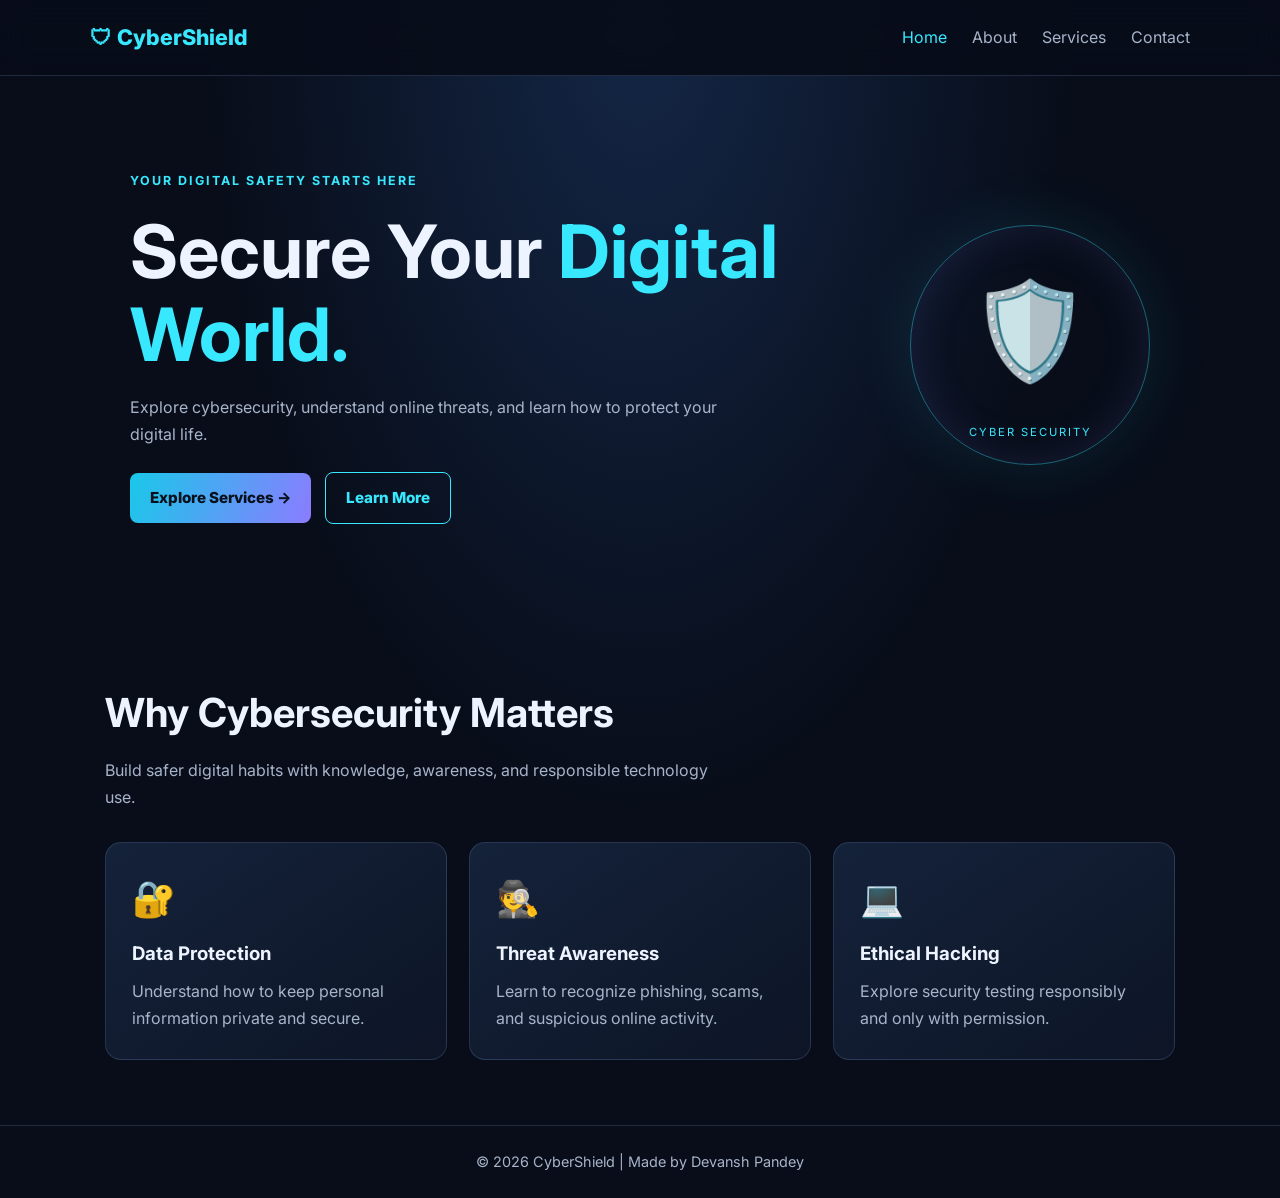
==== index.html @ 7570f72d "Add CyberShield website pages" ====
<!DOCTYPE html>
<html lang="en">
<head>
  <meta charset="UTF-8">
  <meta name="viewport" content="width=device-width, initial-scale=1.0">
  <title>CyberShield | Home</title>
  <link rel="stylesheet" href="style.css">
  <script src="script.js" defer></script>
</head>
<body>
  <header>
    <a class="logo" href="index.html">🛡 CyberShield</a>
    <button class="menu-btn" id="menuBtn" aria-label="Toggle navigation">☰</button>
    <nav id="nav">
      <a class="active" href="index.html">Home</a>
      <a href="about.html">About</a>
      <a href="services.html">Services</a>
      <a href="contact.html">Contact</a>
    </nav>
  </header>

  <main class="hero">
    <div class="hero-content">
      <span class="tag">YOUR DIGITAL SAFETY STARTS HERE</span>
      <h1>Secure Your <span>Digital World.</span></h1>
      <p>Explore cybersecurity, understand online threats, and learn how to protect your digital life.</p>
      <a class="btn" href="services.html">Explore Services →</a>
      <a class="btn btn-outline" href="about.html">Learn More</a>
    </div>
    <div class="shield">🛡️<span>CYBER SECURITY</span></div>
  </main>

  <section class="section">
    <h2>Why Cybersecurity Matters</h2>
    <p class="intro">Build safer digital habits with knowledge, awareness, and responsible technology use.</p>
    <div class="cards">
      <article class="card"><div class="emoji">🔐</div><h3>Data Protection</h3><p>Understand how to keep personal information private and secure.</p></article>
      <article class="card"><div class="emoji">🕵️</div><h3>Threat Awareness</h3><p>Learn to recognize phishing, scams, and suspicious online activity.</p></article>
      <article class="card"><div class="emoji">💻</div><h3>Ethical Hacking</h3><p>Explore security testing responsibly and only with permission.</p></article>
    </div>
  </section>

  <footer>© 2026 CyberShield | Made by Devansh Pandey</footer>
</body>
</html>
---- style.css ----
@import url('https://fonts.googleapis.com/css2?family=Inter:wght@400;500;600;700;800&display=swap');

:root {
  --bg: #080d19;
  --panel: #101a2d;
  --text: #eef4ff;
  --muted: #a7b4ca;
  --cyan: #38e8ff;
  --purple: #a78bfa;
  --border: rgba(145, 180, 230, 0.18);
}

* { box-sizing: border-box; margin: 0; padding: 0; }

html { scroll-behavior: smooth; }

body {
  background: radial-gradient(ellipse at top, #142747 0%, var(--bg) 48%);
  color: var(--text);
  font-family: 'Inter', Arial, sans-serif;
  line-height: 1.7;
  min-height: 100vh;
}

a { color: inherit; text-decoration: none; }

header {
  min-height: 76px;
  padding: 16px 7%;
  display: flex;
  align-items: center;
  justify-content: space-between;
  gap: 20px;
  border-bottom: 1px solid var(--border);
  background: rgba(8, 13, 25, 0.92);
  position: sticky;
  top: 0;
  z-index: 10;
  backdrop-filter: blur(14px);
}

.logo { font-size: 1.35rem; font-weight: 800; color: var(--cyan); }

nav { display: flex; gap: 25px; align-items: center; }

nav a { color: var(--muted); transition: color .2s; }

nav a:hover, nav a.active { color: var(--cyan); }

.menu-btn {
  display: none;
  color: var(--cyan);
  background: transparent;
  border: 1px solid var(--border);
  padding: 5px 12px;
  border-radius: 8px;
  font-size: 1.3rem;
}

.hero {
  max-width: 1200px;
  margin: auto;
  padding: 90px 7%;
  min-height: 510px;
  display: flex;
  justify-content: space-between;
  align-items: center;
  gap: 45px;
}

.hero-content { max-width: 660px; }

.tag {
  color: var(--cyan);
  font-size: .78rem;
  font-weight: 700;
  letter-spacing: 2px;
}

h1 { font-size: clamp(2.5rem, 6vw, 4.6rem); line-height: 1.12; margin: 18px 0; }

h1 span, h2 span { color: var(--cyan); }

.hero p, .page-banner p, .intro { color: var(--muted); max-width: 620px; }

.btn {
  display: inline-block;
  margin: 24px 10px 0 0;
  padding: 12px 20px;
  background: linear-gradient(110deg, #19c8e9, #8b7cff);
  color: #07101d;
  border: none;
  border-radius: 8px;
  font-weight: 800;
  font-size: .95rem;
  cursor: pointer;
  transition: transform .2s, box-shadow .2s;
}

.btn:hover { transform: translateY(-3px); box-shadow: 0 8px 25px #38e8ff30; }

.btn-outline { background: transparent; border: 1px solid var(--cyan); color: var(--cyan); }

.shield {
  width: 240px;
  height: 240px;
  flex-shrink: 0;
  display: grid;
  place-content: center;
  gap: 12px;
  text-align: center;
  font-size: 6rem;
  border: 1px solid #38e8ff66;
  border-radius: 50%;
  box-shadow: 0 0 65px #38e8ff1c, inset 0 0 45px #8b7cff20;
  animation: float 4s ease-in-out infinite;
}

.shield span { font-size: .7rem; letter-spacing: 2px; color: var(--cyan); }

@keyframes float {
  0%, 100% { transform: translateY(0); }
  50% { transform: translateY(-12px); }
}

.section { padding: 65px 7%; max-width: 1250px; margin: auto; }

.section h2 { font-size: clamp(1.8rem, 4vw, 2.5rem); margin-bottom: 10px; }

.intro { margin-bottom: 28px; }

.cards {
  display: grid;
  grid-template-columns: repeat(3, minmax(0, 1fr));
  gap: 22px;
  margin-top: 30px;
}

.card, .info-panel, .contact-form {
  background: linear-gradient(145deg, #14223a, #0d1526);
  border: 1px solid var(--border);
  border-radius: 16px;
  padding: 26px;
  transition: transform .2s, border-color .2s;
}

.card:hover { transform: translateY(-5px); border-color: #38e8ff88; }

.emoji { font-size: 2.2rem; margin-bottom: 10px; }

.card h3, .info-panel h3 { margin-bottom: 8px; }

.card p, .info-panel p, .two-col p, .contact-layout p { color: var(--muted); }

.page-banner { text-align: center; padding: 75px 7% 45px; }

.page-banner h1 { font-size: clamp(2.4rem, 5vw, 3.7rem); }

.page-banner p { margin: auto; }

.two-col, .contact-layout {
  display: grid;
  grid-template-columns: repeat(2, minmax(0, 1fr));
  align-items: start;
  gap: 40px;
}

.two-col p { margin-bottom: 18px; }

.info-panel ul { padding-left: 22px; margin-top: 15px; color: var(--muted); }

.contact-form { display: flex; flex-direction: column; gap: 10px; }

.contact-form label { font-weight: 600; margin-top: 8px; }

.contact-form input, .contact-form textarea {
  width: 100%;
  padding: 12px;
  border: 1px solid var(--border);
  border-radius: 8px;
  background: #080f1e;
  color: var(--text);
  font: inherit;
}

.contact-form input:focus, .contact-form textarea:focus {
  outline: 1px solid var(--cyan);
  border-color: var(--cyan);
}

.contact-form .btn { align-self: flex-start; }

#formStatus { margin-top: 10px; }

footer {
  border-top: 1px solid var(--border);
  padding: 24px 7%;
  text-align: center;
  color: var(--muted);
  font-size: .9rem;
}

@media (max-width: 800px) {
  .menu-btn { display: block; }
  nav {
    display: none;
    position: absolute;
    top: 75px;
    left: 0;
    right: 0;
    padding: 20px 7%;
    background: #0b1323;
    border-bottom: 1px solid var(--border);
    flex-direction: column;
    align-items: flex-start;
    gap: 14px;
  }
  nav.open { display: flex; }
  .hero { flex-direction: column; align-items: flex-start; padding-top: 65px; }
  .shield { width: 180px; height: 180px; font-size: 4rem; align-self: center; }
  .cards { grid-template-columns: 1fr; }
  .two-col, .contact-layout { grid-template-columns: 1fr; }
  .section { padding-top: 45px; padding-bottom: 45px; }
}
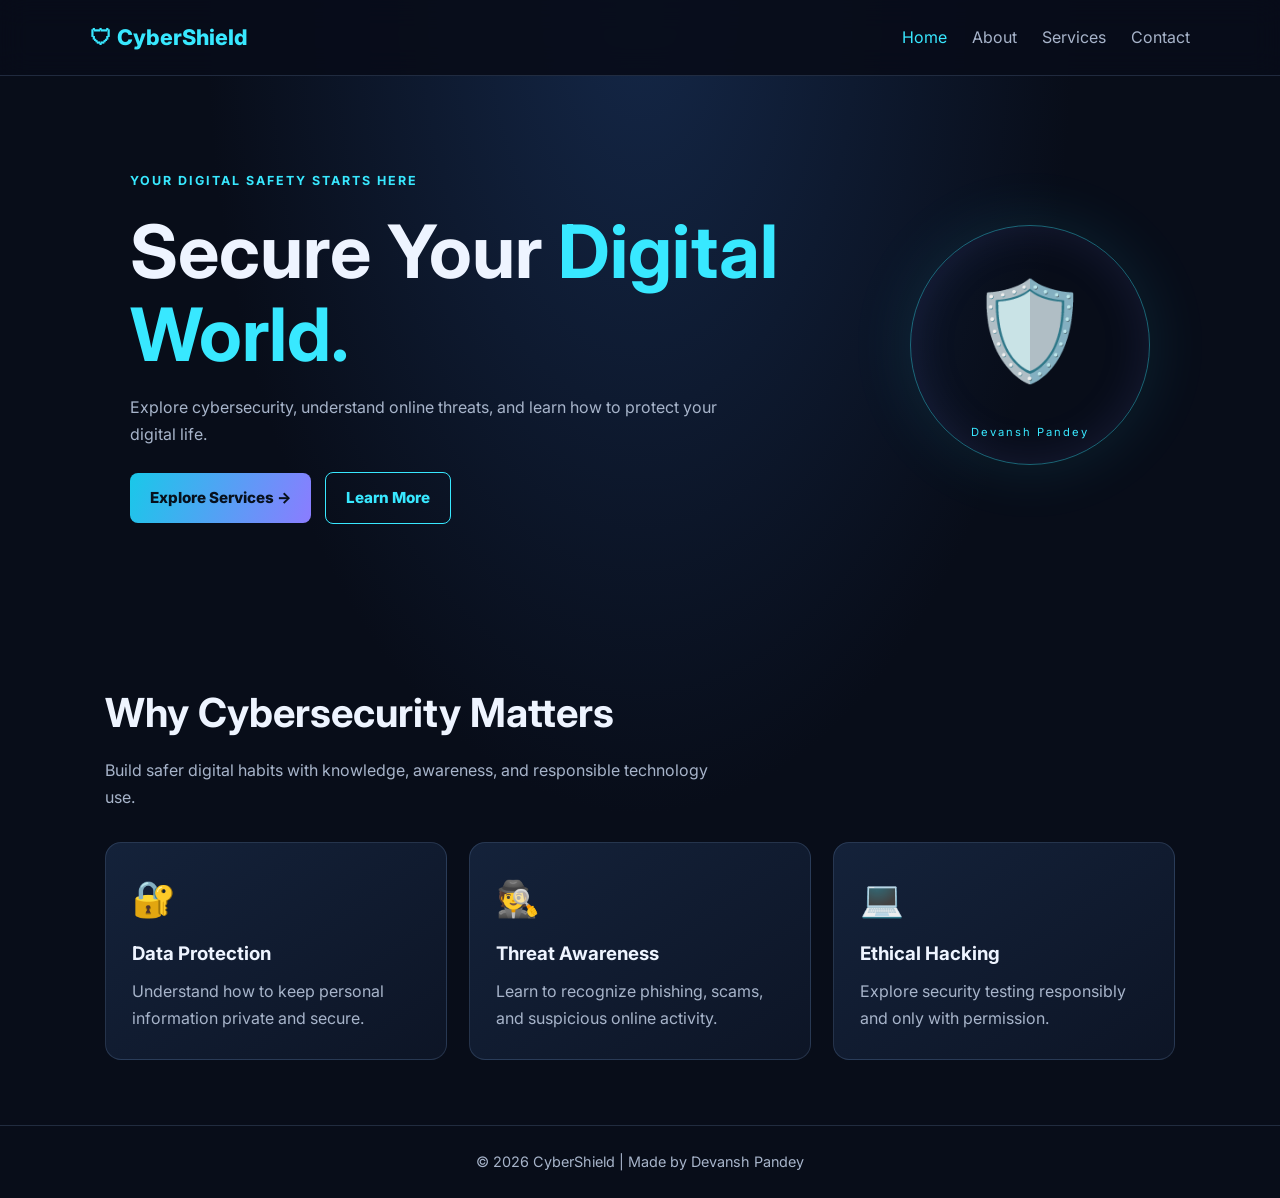
==== commit 83b56a7f: "Update home page" ====
--- a/index.html
+++ b/index.html
@@ -28,7 +28,7 @@
       <a class="btn" href="services.html">Explore Services →</a>
       <a class="btn btn-outline" href="about.html">Learn More</a>
     </div>
-    <div class="shield">🛡️<span>CYBER SECURITY</span></div>
+    <div class="shield">🛡️<span>Devansh Pandey</span></div>
   </main>
 
   <section class="section">
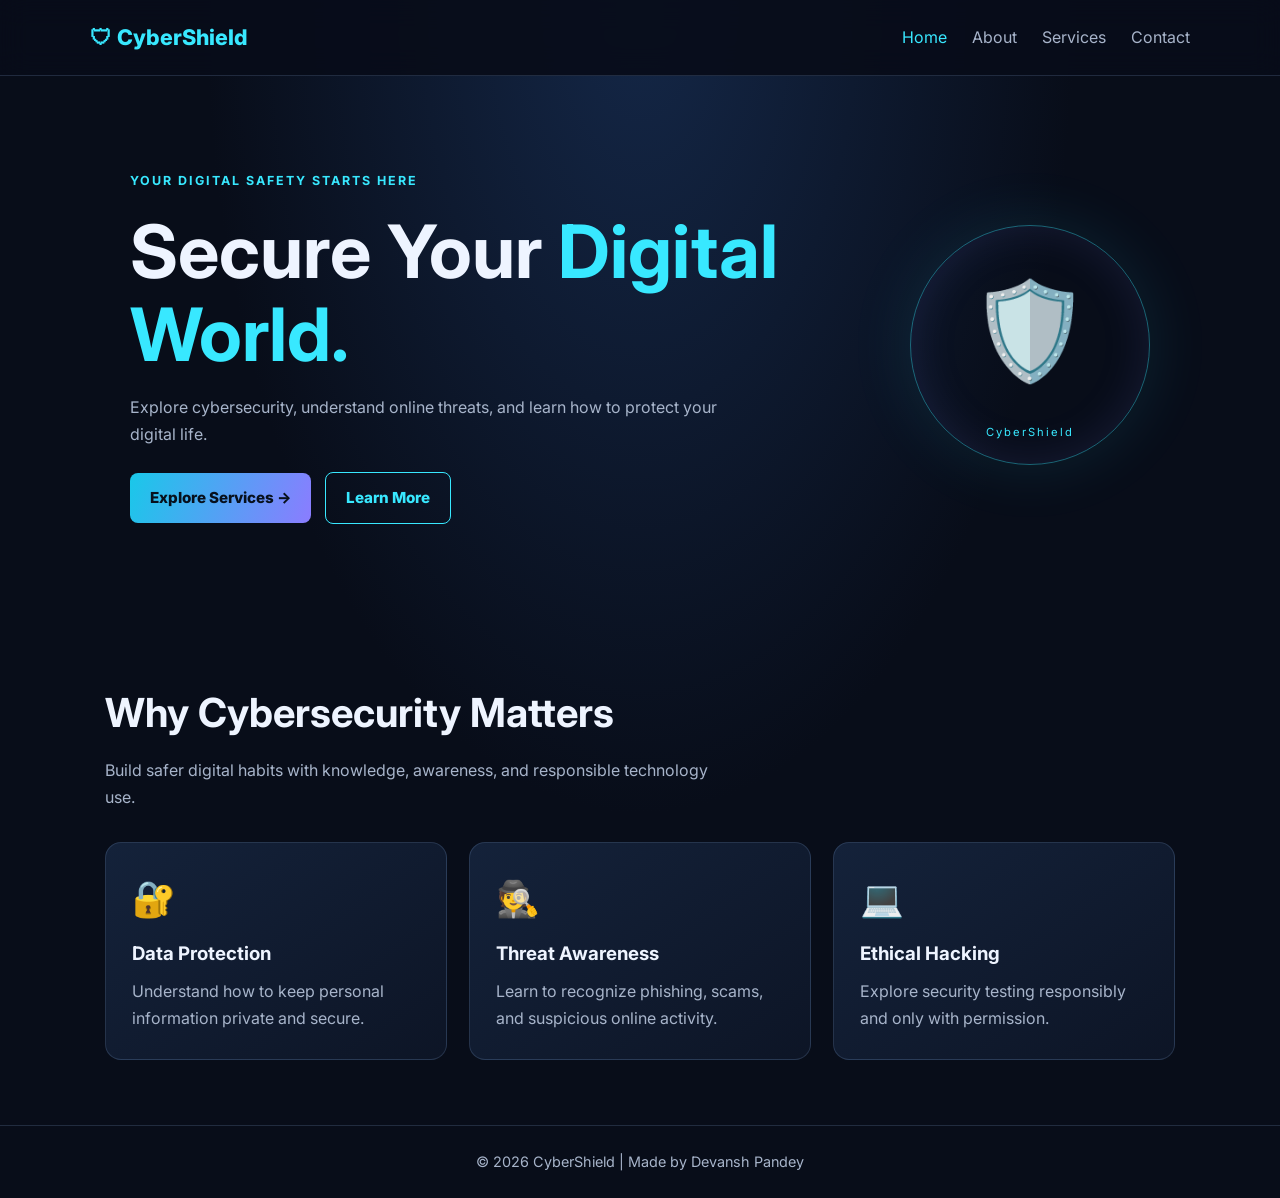
==== commit 79d15187: "Update home page" ====
--- a/index.html
+++ b/index.html
@@ -28,7 +28,7 @@
       <a class="btn" href="services.html">Explore Services →</a>
       <a class="btn btn-outline" href="about.html">Learn More</a>
     </div>
-    <div class="shield">🛡️<span>Devansh Pandey</span></div>
+    <div class="shield">🛡️<span>CyberShield</span></div>
   </main>
 
   <section class="section">
